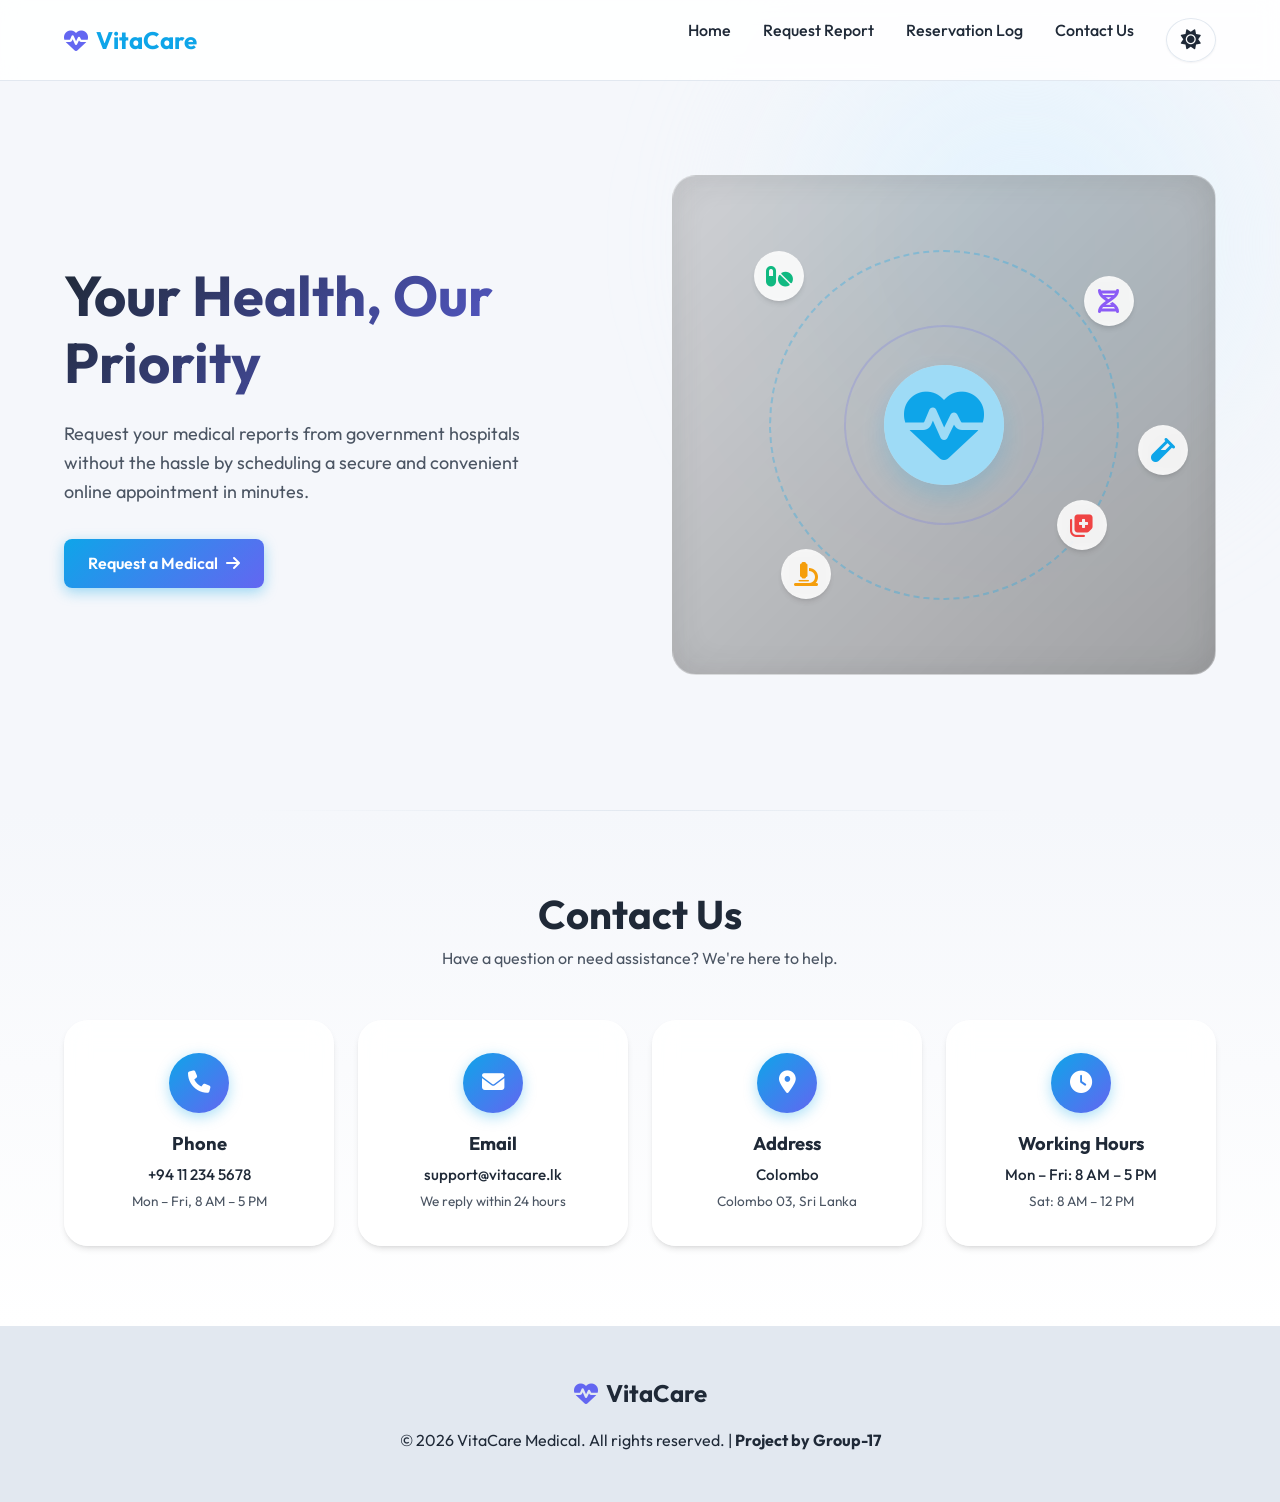
==== index.html @ 6dfd702f "add light and dark mode button" ====
<!DOCTYPE html>
<html lang="en">

<head>
    <meta charset="UTF-8">
    <meta name="viewport" content="width=device-width, initial-scale=1.0">
    <title>VitaCare - Medical Reports</title>
    <link rel="preconnect" href="https://fonts.googleapis.com">
    <link rel="preconnect" href="https://fonts.gstatic.com" crossorigin>
    <link href="https://fonts.googleapis.com/css2?family=Outfit:wght@300;400;500;600;700&display=swap" rel="stylesheet">
    <link rel="stylesheet" href="style.css">
    <link rel="stylesheet" href="https://cdnjs.cloudflare.com/ajax/libs/font-awesome/6.4.0/css/all.min.css">
</head>

<body>
    <nav class="navbar">
        <div class="container nav-container">
            <div class="logo">
                <i class="fa-solid fa-heart-pulse"></i>
                <span>VitaCare</span>
            </div>
            <ul class="nav-links">
                <li><a href="index.html">Home</a></li>
                <li><a href="report.html">Request Report</a></li>
                <li><a href="log.html">Reservation Log</a></li>
                <li><a href="#contact">Contact Us</a></li>
                <li>
                    <button id="theme-toggle" class="btn" aria-label="Toggle Theme">
                        <i class="fa-solid fa-sun"></i>
                    </button>
                </li>
            </ul>
        </div>
    </nav>

    <header id="home" class="hero">
        <div class="container hero-container">
            <div class="hero-content">
                <h1>Your Health, Our Priority</h1>
                <p>Request your medical reports from government hospitals without the hassle by scheduling a secure and convenient online appointment in minutes.</p>
                <a href="report.html" class="btn btn-primary">Request a Medical<i
                        class="fa-solid fa-arrow-right"></i></a>
            </div>
            <div class="hero-image">
                <!-- Medical Animation Container -->
                <div class="medical-animation">
                    <div class="medical-circle outer"></div>
                    <div class="medical-circle inner"></div>
                    <div class="medical-icon heartbeat"><i class="fa-solid fa-heart-pulse"></i></div>

                    <!-- Floating Elements -->
                    <div class="floating-item item-1"><i class="fa-solid fa-pills"></i></div>
                    <div class="floating-item item-2"><i class="fa-solid fa-dna"></i></div>
                    <div class="floating-item item-3"><i class="fa-solid fa-microscope"></i></div>
                    <div class="floating-item item-4"><i class="fa-solid fa-notes-medical"></i></div>
                    <div class="floating-item item-5"><i class="fa-solid fa-vial"></i></div>
                </div>
            </div>
        </div>
    </header>

    <!-- Contact Us Section -->
    <section id="contact" class="contact-section">
        <div class="container">
            <div class="section-title">
                <h2>Contact Us</h2>
                <p>Have a question or need assistance? We're here to help.</p>
            </div>
            <div class="contact-grid">
                <div class="contact-card">
                    <div class="contact-icon">
                        <i class="fa-solid fa-phone"></i>
                    </div>
                    <h3>Phone</h3>
                    <p>+94 11 234 5678</p>
                    <p class="contact-sub">Mon – Fri, 8 AM – 5 PM</p>
                </div>
                <div class="contact-card">
                    <div class="contact-icon">
                        <i class="fa-solid fa-envelope"></i>
                    </div>
                    <h3>Email</h3>
                    <p>support@vitacare.lk</p>
                    <p class="contact-sub">We reply within 24 hours</p>
                </div>
                <div class="contact-card">
                    <div class="contact-icon">
                        <i class="fa-solid fa-location-dot"></i>
                    </div>
                    <h3>Address</h3>
                    <p>Colombo</p>
                    <p class="contact-sub">Colombo 03, Sri Lanka</p>
                </div>
                <div class="contact-card">
                    <div class="contact-icon">
                        <i class="fa-solid fa-clock"></i>
                    </div>
                    <h3>Working Hours</h3>
                    <p>Mon – Fri: 8 AM – 5 PM</p>
                    <p class="contact-sub">Sat: 8 AM – 12 PM</p>
                </div>
            </div>
        </div>
    </section>

    <footer>
        <div class="container footer-container">
            <div class="logo">
                <i class="fa-solid fa-heart-pulse"></i>
                <span>VitaCare</span>
            </div>
            <p>&copy; 2026 VitaCare Medical. All rights reserved. | <strong>Project by Group-17</strong></p>
        </div>
    </footer>

    <script src="theme.js"></script>
    <script src="script.js"></script>
</body>

</html>
---- style.css ----
:root {
    --primary: #0ea5e9;
    --primary-dark: #0284c7;
    --primary-light: #e0f2fe;
    --secondary: #6366f1;
    --background: #f5f7fb;
    --surface: #ffffff;
    --text-main: #1f2937;
    --text-muted: #4b5563;
    --border: #e2e8f0;
    --footer-bg: #e2e8f0;
    --footer-text: #1f2937;
    --success: #10b981;
    --danger: #ef4444;
    --shadow-sm: 0 1px 2px 0 rgb(0 0 0 / 0.05);
    --shadow-md: 0 4px 6px -1px rgb(0 0 0 / 0.1), 0 2px 4px -2px rgb(0 0 0 / 0.1);
    --shadow-lg: 0 10px 15px -3px rgb(0 0 0 / 0.1), 0 4px 6px -4px rgb(0 0 0 / 0.1);
    --radius-md: 0.5rem;
    --radius-lg: 1rem;
    --radius-xl: 1.5rem;
    --transition: all 0.3s cubic-bezier(0.4, 0, 0.2, 1);
}

* {
    margin: 0;
    padding: 0;
    box-sizing: border-box;
    font-family: 'Outfit', sans-serif;
    scroll-behavior: smooth;
}

body {
    background-color: var(--background);
    color: var(--text-main);
    line-height: 1.6;
    overflow-x: hidden;
}

body, .navbar, .glass-panel, .glass-card, .contact-card, .modal-content, footer, input, select, textarea, .time-slot, .checkbox-label, .custom-dropdown-list, .dropdown-option, #theme-toggle, .appointment-receipt, .token-display {
    transition: background-color 0.3s ease, color 0.3s ease, border-color 0.3s ease, box-shadow 0.3s ease;
}

.container {
    width: 100%;
    max-width: 1200px;
    margin: 0 auto;
    padding: 0 1.5rem;
}

/* Glassmorphism utility */
.glass-panel {
    background: rgba(255, 255, 255, 0.85);
    backdrop-filter: blur(12px);
    -webkit-backdrop-filter: blur(12px);
    border: 1px solid rgba(255, 255, 255, 0.3);
    box-shadow: var(--shadow-lg);
    border-radius: var(--radius-xl);
}

/* Typography */
h1, h2, h3, h4 {
    color: var(--text-main);
    font-weight: 700;
    line-height: 1.2;
}

h1 { font-size: clamp(2.5rem, 5vw, 4rem); }
h2 { font-size: clamp(2rem, 4vw, 3rem); }

/* Buttons */
.btn {
    display: inline-flex;
    align-items: center;
    justify-content: center;
    gap: 0.5rem;
    padding: 0.75rem 1.5rem;
    border-radius: var(--radius-md);
    font-weight: 600;
    font-size: 1rem;
    cursor: pointer;
    transition: var(--transition);
    border: none;
    text-decoration: none;
}

.btn-primary {
    background: linear-gradient(135deg, var(--primary), var(--secondary));
    color: white;
    box-shadow: 0 4px 14px 0 rgba(14, 165, 233, 0.39);
}

.btn-primary:hover {
    transform: translateY(-2px);
    box-shadow: 0 6px 20px rgba(14, 165, 233, 0.5);
}

.btn-block {
    width: 100%;
    padding: 1rem;
    font-size: 1.125rem;
}

/* Navbar */
.navbar {
    position: fixed;
    top: 0;
    left: 0;
    width: 100%;
    background: rgba(255, 255, 255, 0.9);
    backdrop-filter: blur(10px);
    z-index: 1000;
    border-bottom: 1px solid var(--border);
}

.nav-container {
    display: flex;
    justify-content: space-between;
    align-items: center;
    height: 80px;
}

.nav-cont.appointment-receipt p {
    display: flex;
    justify-content: space-between;
    margin-bottom: 0.5rem;
    font-size: 0.85rem;
    gap: 1rem;
    align-items: flex-start;
}

.appointment-receipt p span {
    text-align: right;
    word-break: normal;
    flex-shrink: 1;
    max-width: 60%;
}

.logo {
    display: flex;
    align-items: center;
    gap: 0.5rem;
    font-size: 1.5rem;
    font-weight: 700;
    color: var(--primary);
}

.logo i {
    color: var(--secondary);
}

.nav-links {
    display: flex;
    list-style: none;
    gap: 2rem;
}

.nav-links a {
    color: var(--text-main);
    text-decoration: none;
    font-weight: 500;
    transition: var(--transition);
}

.nav-links a:hover {
    color: var(--primary);
}

/* Hero Section */
.hero {
    padding-top: 120px;
    padding-bottom: 80px;
    min-height: 90vh;
    display: flex;
    align-items: center;
    position: relative;
    overflow: hidden;
}

/* Abstract blob background */
.hero::before {
    content: '';
    position: absolute;
    top: -10%;
    right: -5%;
    width: 50%;
    height: 80%;
    background: radial-gradient(circle, var(--primary-light) 0%, rgba(248, 250, 252, 0) 70%);
    z-index: -1;
    border-radius: 50%;
    filter: blur(60px);
}

.hero-container {
    display: grid;
    grid-template-columns: 1fr 1fr;
    gap: 4rem;
    align-items: center;
}

.hero-content h1 {
    font-size: 3.5rem;
    margin-bottom: 1.5rem;
    background: linear-gradient(135deg, var(--text-main), var(--secondary));
    -webkit-background-clip: text;
    background-clip: text;
    -webkit-text-fill-color: transparent;
}

.hero-content p {
    font-size: 1.125rem;
    color: var(--text-muted);
    margin-bottom: 2rem;
    max-width: 90%;
}

.hero-image {
    position: relative;
}

.hero-img {
    display: none; /* Removed the static image */
}

/* Medical Hero Animation */
.medical-animation {
    position: relative;
    width: 100%;
    height: 500px;
    display: flex;
    align-items: center;
    justify-content: center;
    border-radius: var(--radius-xl);
    background: linear-gradient(135deg, rgba(0, 0, 0, 0.15), rgba(0, 0, 0, 0.35));
    border: 1px solid rgba(255, 255, 255, 0.2);
    backdrop-filter: blur(10px);
    overflow: hidden;
    box-shadow: inset 0 0 40px rgba(0, 0, 0, 0.1);
}

.medical-circle {
    position: absolute;
    border-radius: 50%;
    border: 2px dashed rgba(14, 165, 233, 0.3);
}

.medical-circle.outer {
    width: 350px;
    height: 350px;
    animation: rotate 30s linear infinite;
}

.medical-circle.inner {
    width: 200px;
    height: 200px;
    border: 2px solid rgba(99, 102, 241, 0.2);
    animation: rotate 20s linear infinite reverse;
}

.medical-icon.heartbeat {
    position: relative;
    font-size: 5rem;
    color: var(--primary);
    background: white;
    width: 120px;
    height: 120px;
    display: flex;
    align-items: center;
    justify-content: center;
    border-radius: 50%;
    box-shadow: 0 10px 25px rgba(14, 165, 233, 0.2);
    z-index: 10;
    animation: pulseHeart 1.5s ease-in-out infinite;
}

.medical-icon.heartbeat::after {
    content: '';
    position: absolute;
    width: 100%;
    height: 100%;
    border-radius: 50%;
    background: var(--primary);
    opacity: 0.4;
    z-index: -1;
    animation: pulseRing 1.5s cubic-bezier(0.215, 0.61, 0.355, 1) infinite;
}

.floating-item {
    position: absolute;
    width: 50px;
    height: 50px;
    background: rgba(255, 255, 255, 0.9);
    backdrop-filter: blur(4px);
    border-radius: 50%;
    display: flex;
    align-items: center;
    justify-content: center;
    font-size: 1.5rem;
    color: var(--secondary);
    box-shadow: var(--shadow-md);
    animation: floatRandom 8s ease-in-out infinite;
}

.floating-item.item-1 { top: 15%; left: 15%; animation-delay: 0s; color: #10b981; }
.floating-item.item-2 { top: 20%; right: 15%; animation-delay: 1.5s; color: #8b5cf6; }
.floating-item.item-3 { bottom: 15%; left: 20%; animation-delay: 3s; color: #f59e0b; }
.floating-item.item-4 { bottom: 25%; right: 20%; animation-delay: 4.5s; color: #ef4444; }
.floating-item.item-5 { top: 50%; right: 5%; animation-delay: 2s; color: #0ea5e9; }

@keyframes rotate {
    0% { transform: rotate(0deg); }
    100% { transform: rotate(360deg); }
}

@keyframes pulseHeart {
    0% { transform: scale(1); }
    15% { transform: scale(1.15); }
    30% { transform: scale(1); }
    45% { transform: scale(1.15); }
    60% { transform: scale(1); }
    100% { transform: scale(1); }
}

@keyframes pulseRing {
    0% { transform: scale(0.8); opacity: 0.5; }
    100% { transform: scale(2); opacity: 0; }
}

@keyframes floatRandom {
    0% { transform: translate(0, 0) rotate(0deg); }
    33% { transform: translate(15px, -15px) rotate(10deg); }
    66% { transform: translate(-10px, 15px) rotate(-10deg); }
    100% { transform: translate(0, 0) rotate(0deg); }
}

.glass-card {
    position: absolute;
    background: rgba(255, 255, 255, 0.9);
    backdrop-filter: blur(10px);
    padding: 1rem 1.5rem;
    border-radius: var(--radius-lg);
    box-shadow: var(--shadow-md);
    font-weight: 600;
    color: var(--text-main);
    display: flex;
    align-items: center;
    gap: 0.5rem;
    animation: float 6s ease-in-out infinite;
}

.glass-card i {
    color: var(--primary);
    font-size: 1.25rem;
}

.decor-1 {
    top: 5%;
    left: -5%;
    animation-delay: 0s;
    z-index: 20;
}

.decor-2 {
    bottom: 5%;
    right: -5%;
    animation-delay: 2s;
    z-index: 20;
}

@keyframes float {
    0% { transform: translateY(0px); }
    50% { transform: translateY(-15px); }
    100% { transform: translateY(0px); }
}

/* Booking Section */
.booking-section {
    padding: 5rem 0;
    background: linear-gradient(to bottom, var(--background), var(--surface));
}

.section-title {
    text-align: center;
    margin-bottom: 3rem;
}

.section-title h2 {
    font-size: 2.5rem;
    margin-bottom: 0.5rem;
}

.section-title p {
    color: var(--text-muted);
}

.booking-wrapper {
    display: grid;
    grid-template-columns: 3fr 2fr;
    gap: 2rem;
}

.booking-form {
    padding: 2.5rem;
}

.booking-info {
    padding: 2.5rem;
    display: flex;
    flex-direction: column;
    gap: 2rem;
    align-self: start;
    position: sticky;
    top: 100px;
}

/* Form Styles */
.form-group {
    margin-bottom: 1.5rem;
}

.form-group label {
    display: block;
    margin-bottom: 0.5rem;
    font-weight: 500;
    color: var(--text-main);
}

.form-group label i {
    color: var(--primary);
    margin-right: 0.25rem;
}

input[type="text"],
input[type="date"],
select,
textarea {
    width: 100%;
    padding: 0.875rem 1rem;
    border: 1px solid var(--border);
    border-radius: var(--radius-md);
    background: var(--surface);
    font-size: 1rem;
    color: var(--text-main);
    transition: var(--transition);
}

/* Searchable Select */
.searchable-select-container {
    position: relative;
    width: 100%;
}

.search-input-wrapper {
    position: relative;
    display: flex;
    align-items: center;
}

.search-input-wrapper .search-input {
    padding-right: 2.5rem;
    cursor: pointer;
}

.dropdown-icon {
    position: absolute;
    right: 1rem;
    color: var(--text-muted);
    pointer-events: none;
    transition: var(--transition);
}

.searchable-select-container.active .dropdown-icon {
    transform: rotate(180deg);
}

.custom-dropdown-list {
    position: absolute;
    top: calc(100% + 5px);
    left: 0;
    width: 100%;
    background: var(--surface);
    border: 1px solid var(--border);
    border-radius: var(--radius-md);
    box-shadow: var(--shadow-lg);
    z-index: 100;
    max-height: 250px;
    overflow-y: auto;
    display: none;
    animation: fadeIn 0.2s ease-out;
}

.searchable-select-container.active .custom-dropdown-list {
    display: block;
}

.dropdown-option {
    padding: 0.75rem 1rem;
    cursor: pointer;
    transition: var(--transition);
    border-bottom: 1px solid rgba(0,0,0,0.02);
}

.dropdown-option:last-child {
    border-bottom: none;
}

.dropdown-option:hover {
    background-color: var(--primary-light);
    color: var(--primary);
    padding-left: 1.25rem;
}

.dropdown-option.selected {
    background-color: var(--primary);
    color: white;
}

.no-results {
    padding: 1rem;
    text-align: center;
    color: var(--text-muted);
    font-style: italic;
}

@keyframes fadeIn {
    from { opacity: 0; transform: translateY(-10px); }
    to { opacity: 1; transform: translateY(0); }
}

textarea {
    resize: vertical;
    min-height: 80px;
}

/* Checkbox Grid */
.checkbox-grid {
    display: grid;
    grid-template-columns: repeat(auto-fill, minmax(200px, 1fr));
    gap: 0.75rem;
    margin-top: 0.5rem;
}

.checkbox-label {
    display: flex;
    align-items: center;
    gap: 0.5rem;
    background: var(--surface);
    padding: 0.75rem 1rem;
    border: 1px solid var(--border);
    border-radius: var(--radius-md);
    cursor: pointer;
    transition: var(--transition);
    font-size: 0.95rem;
}

.checkbox-label:hover {
    border-color: var(--primary);
    box-shadow: 0 0 0 1px var(--primary-light);
}

.checkbox-label input[type="checkbox"] {
    width: 1.1rem;
    height: 1.1rem;
    accent-color: var(--primary);
    cursor: pointer;
}

input:focus,
select:focus,
textarea:focus {
    outline: none;
    border-color: var(--primary);
    box-shadow: 0 0 0 3px var(--primary-light);
}

/* Time Slots */
.time-slots-grid {
    display: grid;
    grid-template-columns: repeat(auto-fill, minmax(100px, 1fr));
    gap: 0.75rem;
}

.placeholder-text {
    grid-column: 1 / -1;
    color: var(--text-muted);
    font-style: italic;
    padding: 1rem;
    background: var(--primary-light);
    border-radius: var(--radius-md);
    text-align: center;
}

.time-slot {
    padding: 0.75rem 0.5rem;
    text-align: center;
    border: 1px solid var(--border);
    border-radius: var(--radius-md);
    cursor: pointer;
    transition: var(--transition);
    font-weight: 500;
    background: var(--surface);
    font-size: 0.875rem;
    user-select: none;
}

.time-slot:hover:not(.unavailable) {
    border-color: var(--primary);
    color: var(--primary);
    transform: translateY(-2px);
    box-shadow: var(--shadow-sm);
}

.time-slot.selected {
    background: var(--primary);
    color: white;
    border-color: var(--primary);
    box-shadow: 0 4px 10px rgba(14, 165, 233, 0.3);
}

.time-slot.unavailable {
    background: #f1f5f9;
    color: #94a3b8;
    cursor: not-allowed;
    text-decoration: line-through;
}

/* Info Section */
.features-list {
    list-style: none;
    display: flex;
    flex-direction: column;
    gap: 1rem;
}

.features-list li {
    display: flex;
    align-items: center;
    gap: 0.75rem;
    font-weight: 500;
}

.features-list i {
    color: var(--success);
    font-size: 1.25rem;
}

.appointment-card {
    background: linear-gradient(135deg, #1e293b, #0f172a);
    color: white;
    padding: 1.5rem;
    border-radius: var(--radius-lg);
    margin-top: 1rem;
    box-shadow: var(--shadow-md);
}

.app-header {
    display: flex;
    justify-content: space-between;
    align-items: center;
    margin-bottom: 1rem;
    padding-bottom: 0.75rem;
    border-bottom: 1px solid rgba(255,255,255,0.1);
}

.patient-name {
    font-weight: 600;
    font-size: 1.125rem;
}

.app-status {
    background: rgba(16, 185, 129, 0.2);
    color: #34d399;
    padding: 0.25rem 0.75rem;
    border-radius: 999px;
    font-size: 0.75rem;
    font-weight: 600;
    text-transform: uppercase;
}

.app-details p {
    margin-bottom: 0.5rem;
    display: flex;
    align-items: center;
    gap: 0.75rem;
    color: #cbd5e1;
}

.app-details p i {
    width: 20px;
    color: var(--primary);
}

.app-details span {
    color: white;
    font-weight: 500;
}

/* Modal */
.modal {
    display: none;
    position: fixed;
    inset: 0;
    background: rgba(15, 23, 42, 0.7);
    backdrop-filter: blur(8px);
    z-index: 1000;
    align-items: center;
    justify-content: center;
    opacity: 0;
    transition: opacity 0.3s ease;
    padding: 1rem;
}

.modal.show {
    opacity: 1;
}

.modal-content {
    background: var(--background);
    width: 100%;
    max-width: 480px;
    padding: 1.5rem;
    border-radius: var(--radius-lg);
    position: relative;
    transform: translateY(20px);
    transition: transform 0.3s cubic-bezier(0.4, 0, 0.2, 1);
    max-height: 90vh;
    overflow-y: auto;
}

.modal.show .modal-content {
    transform: scale(1);
}

.close-btn {
    position: absolute;
    top: 1rem;
    right: 1.5rem;
    color: var(--text-muted);
    font-size: 1.5rem;
    font-weight: bold;
    cursor: pointer;
    transition: var(--transition);
}

.close-btn:hover {
    color: var(--danger);
}

.success-icon {
    width: 50px;
    height: 50px;
    background: rgba(16, 185, 129, 0.1);
    color: var(--success);
    border-radius: 50%;
    display: flex;
    align-items: center;
    justify-content: center;
    font-size: 1.5rem;
    margin: 0 auto 1rem;
}

.modal-header h2 {
    margin-bottom: 0.25rem;
    color: var(--success);
    font-size: 1.5rem;
}

.token-display {
    background: linear-gradient(135deg, var(--primary), var(--secondary));
    color: white;
    padding: 1rem;
    border-radius: var(--radius-md);
    margin: 1rem 0;
    box-shadow: 0 5px 15px rgba(14, 165, 233, 0.3);
}

.token-display h3 {
    color: rgba(255, 255, 255, 0.9);
    font-size: 0.85rem;
    margin-bottom: 0.25rem;
    font-weight: 500;
}

.token-number {
    font-size: 2.25rem;
    font-weight: 700;
    letter-spacing: 2px;
    text-shadow: 0 2px 4px rgba(0,0,0,0.2);
}

.appointment-receipt {
    background: var(--background);
    padding: 1rem;
    border-radius: var(--radius-md);
    margin: 1.5rem 0;
    text-align: left;
    border: 1px dashed var(--border);
}

.appointment-receipt p {
    margin-bottom: 0.5rem;
    display: flex;
    justify-content: space-between;
}

.appointment-receipt p:last-child {
    margin-bottom: 0;
}

.appointment-receipt strong {
    color: var(--text-muted);
}

.appointment-receipt span {
    font-weight: 600;
    color: var(--text-main);
}

/* Contact Us Section */
.contact-section {
    padding: 5rem 0;
    background: linear-gradient(to bottom, var(--background), var(--surface));
    position: relative;
}

.contact-section::before {
    content: '';
    position: absolute;
    top: 0;
    left: 50%;
    transform: translateX(-50%);
    width: 60%;
    height: 1px;
    background: linear-gradient(90deg, transparent, var(--border), transparent);
}

.contact-grid {
    display: grid;
    grid-template-columns: repeat(4, 1fr);
    gap: 1.5rem;
}

.contact-card {
    background: rgba(255, 255, 255, 0.85);
    backdrop-filter: blur(12px);
    -webkit-backdrop-filter: blur(12px);
    border: 1px solid rgba(255, 255, 255, 0.3);
    border-radius: var(--radius-xl);
    padding: 2rem 1.5rem;
    text-align: center;
    box-shadow: var(--shadow-md);
    transition: var(--transition);
}

.contact-card:hover {
    transform: translateY(-6px);
    box-shadow: var(--shadow-lg);
    border-color: var(--primary-light);
}

.contact-icon {
    width: 60px;
    height: 60px;
    margin: 0 auto 1.25rem;
    border-radius: 50%;
    background: linear-gradient(135deg, var(--primary), var(--secondary));
    display: flex;
    align-items: center;
    justify-content: center;
    font-size: 1.4rem;
    color: white;
    box-shadow: 0 4px 14px rgba(14, 165, 233, 0.35);
}

.contact-card h3 {
    font-size: 1.15rem;
    margin-bottom: 0.5rem;
    color: var(--text-main);
}

.contact-card p {
    color: var(--text-main);
    font-weight: 500;
    font-size: 0.95rem;
}

.contact-card .contact-sub {
    color: var(--text-muted);
    font-weight: 400;
    font-size: 0.85rem;
    margin-top: 0.25rem;
}

@media (max-width: 992px) {
    .contact-grid {
        grid-template-columns: repeat(2, 1fr);
    }
}

@media (max-width: 480px) {
    .contact-grid {
        grid-template-columns: 1fr;
    }
}

/* Footer */
footer {
    background: var(--footer-bg);
    color: var(--footer-text);
    padding: 3rem 0;
    text-align: center;
}

.footer-container {
    display: flex;
    flex-direction: column;
    align-items: center;
    gap: 1rem;
}

.footer-container .logo {
    color: var(--footer-text);
}

/* Responsiveness */
@media (max-width: 768px) {
    .hero-container, .booking-wrapper {
        grid-template-columns: 1fr;
    }
    
    .hero {
        padding-top: 100px;
        text-align: center;
    }
    
    .hero-content {
        order: 1;
    }
    
    .hero-image {
        order: 2;
    }
    
    .glass-card {
        display: none;
    }
    
    .nav-links {
        display: none;
    }
}

/* Info Pulse Animation */
.info-pulse-container {
    display: flex;
    flex-direction: column;
    align-items: center;
    justify-content: center;
    gap: 1.25rem;
    margin-top: 2rem;
    padding: 2.5rem 1rem;
    background: rgba(14, 165, 233, 0.03);
    border-radius: var(--radius-lg);
    border: 1px dashed var(--primary-light);
}

.pulse-center {
    position: relative;
    width: 70px;
    height: 70px;
    display: flex;
    align-items: center;
    justify-content: center;
}

.pulse-icon {
    position: relative;
    width: 70px;
    height: 70px;
    background: white;
    color: var(--primary);
    border-radius: 50%;
    display: flex;
    align-items: center;
    justify-content: center;
    font-size: 1.6rem;
    box-shadow: var(--shadow-md);
    z-index: 2;
}

.pulse-ring {
    position: absolute;
    top: 0;
    left: 0;
    width: 70px;
    height: 70px;
    background: var(--primary);
    border-radius: 50%;
    opacity: 0;
    z-index: 1;
    animation: infoPulse 3s cubic-bezier(0.4, 0, 0.2, 1) infinite;
}

.pulse-ring:nth-child(2) {
    animation-delay: 1s;
}

.pulse-ring:nth-child(3) {
    animation-delay: 2s;
}

.info-pulse-container p {
    font-weight: 600;
    color: var(--primary);
    font-size: 0.9rem;
    letter-spacing: 1px;
    text-transform: uppercase;
}

@keyframes infoPulse {
    0% {
        transform: scale(1);
        opacity: 0.35;
    }
    100% {
        transform: scale(2.8);
        opacity: 0;
    }
}

/* Sidebar Stats */
.sidebar-stats {
    display: grid;
    grid-template-columns: repeat(3, 1fr);
    gap: 1rem;
    margin-top: 2rem;
    text-align: center;
}

.stat-item {
    display: flex;
    flex-direction: column;
    gap: 0.25rem;
}

.stat-value {
    font-size: 1.25rem;
    font-weight: 700;
    color: var(--primary);
    background: linear-gradient(135deg, var(--primary), var(--secondary));
    -webkit-background-clip: text;
    background-clip: text;
    -webkit-text-fill-color: transparent;
}

.stat-label {
    font-size: 0.75rem;
    color: var(--text-muted);
    font-weight: 500;
}

/* Floating Icons Background */
.floating-icons-bg {
    position: relative;
    height: 100px;
    margin-top: 1rem;
    opacity: 0.15;
    pointer-events: none;
}

.floating-icons-bg i {
    position: absolute;
    font-size: 2rem;
    color: var(--secondary);
}

.icon-fade-1 { top: 20%; left: 10%; animation: floatIcon 4s ease-in-out infinite; }
.icon-fade-2 { top: 10%; left: 45%; animation: floatIcon 5s ease-in-out infinite 1s; }
.icon-fade-3 { top: 25%; right: 10%; animation: floatIcon 6s ease-in-out infinite 0.5s; }

@keyframes floatIcon {
    0%, 100% { transform: translateY(0); }
    50% { transform: translateY(-15px); }
}

/* Dark Mode Variables and Styles */
body.dark-mode {
    --background: #0f172a;
    --surface: #1e293b;
    --text-main: #ffffff;
    --text-muted: #e5e7eb;
    --border: #334155;
    --footer-bg: #0f172a;
    --footer-text: #ffffff;
    --primary-light: rgba(14, 165, 233, 0.15);
    --shadow-sm: 0 1px 2px 0 rgba(0,0,0,0.5);
    --shadow-md: 0 4px 6px -1px rgba(0,0,0,0.5), 0 2px 4px -2px rgba(0,0,0,0.5);
    --shadow-lg: 0 10px 15px -3px rgba(0,0,0,0.5), 0 4px 6px -4px rgba(0,0,0,0.5);
}

body.dark-mode .navbar {
    background: rgba(30, 41, 59, 0.9);
}

body.dark-mode .glass-panel,
body.dark-mode .glass-card,
body.dark-mode .modal-content,
body.dark-mode .contact-card {
    background: rgba(30, 41, 59, 0.85);
    border: 1px solid rgba(255, 255, 255, 0.1);
}

body.dark-mode input[type="text"],
body.dark-mode input[type="date"],
body.dark-mode select,
body.dark-mode textarea {
    background: #0f172a;
    color: #f8fafc;
    border-color: #334155;
}

body.dark-mode .time-slot {
    background: #0f172a;
    color: #f8fafc;
    border-color: #334155;
}

body.dark-mode .time-slot.unavailable {
    background: #1e293b;
    color: #475569;
}

body.dark-mode .checkbox-label {
    background: #0f172a;
    border-color: #334155;
}

body.dark-mode .custom-dropdown-list {
    background: #0f172a;
    border-color: #334155;
}

body.dark-mode .dropdown-option {
    border-bottom: 1px solid rgba(255, 255, 255, 0.05);
}

body.dark-mode .dropdown-option:hover {
    background-color: #1e293b;
}

#theme-toggle {
    background: transparent;
    color: var(--text-main);
    border: 1px solid var(--border);
    border-radius: 50%;
    width: 44px;
    height: 44px;
    font-size: 1.25rem;
    cursor: pointer;
    transition: var(--transition);
    display: flex;
    align-items: center;
    justify-content: center;
    box-shadow: var(--shadow-sm);
}

#theme-toggle:hover {
    color: var(--primary);
    background: var(--primary-light);
    box-shadow: var(--shadow-md);
    transform: translateY(-2px);
}

body.dark-mode #theme-toggle:hover {
    background: rgba(255, 255, 255, 0.1);
}
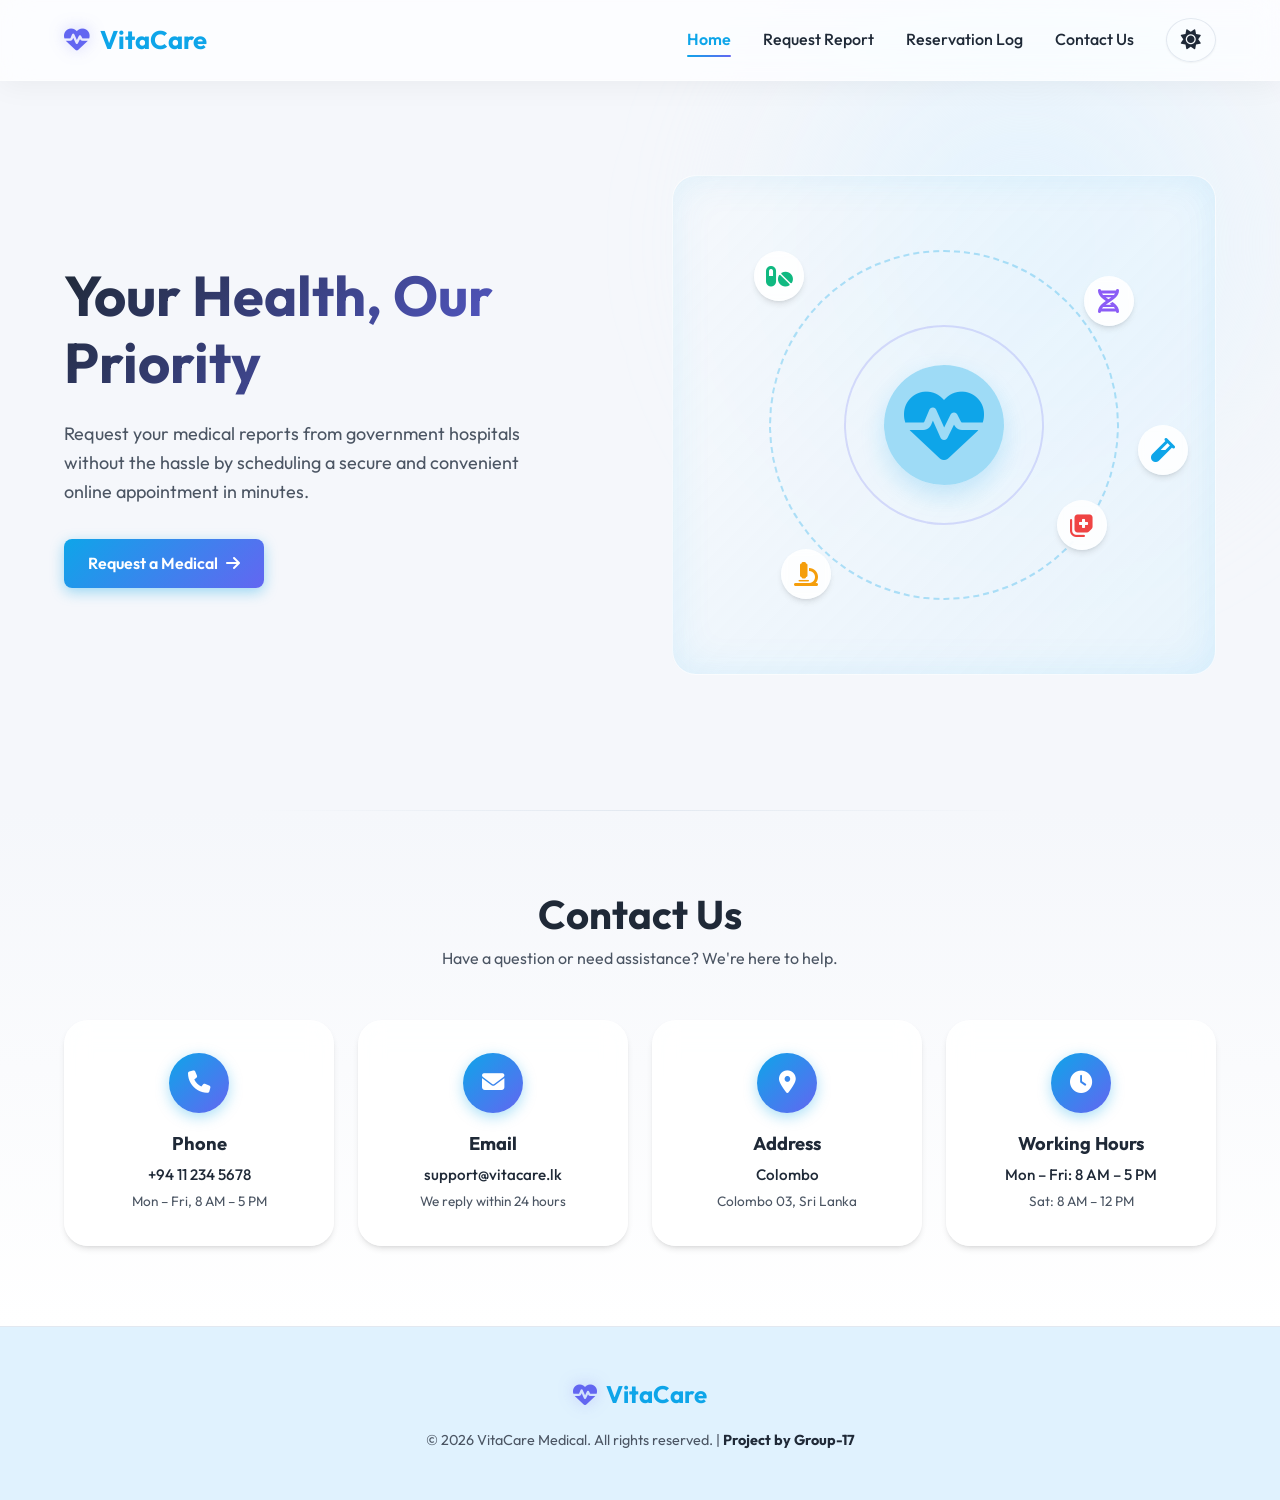
==== commit 171bac5e: "Improved the navbar and the UI" ====
--- a/index.html
+++ b/index.html
@@ -20,7 +20,7 @@
                 <span>VitaCare</span>
             </div>
             <ul class="nav-links">
-                <li><a href="index.html">Home</a></li>
+                <li><a href="index.html" class="active">Home</a></li>
                 <li><a href="report.html">Request Report</a></li>
                 <li><a href="log.html">Reservation Log</a></li>
                 <li><a href="#contact">Contact Us</a></li>
--- a/style.css
+++ b/style.css
@@ -8,7 +8,7 @@
     --text-main: #1f2937;
     --text-muted: #4b5563;
     --border: #e2e8f0;
-    --footer-bg: #e2e8f0;
+    --footer-bg: #e0f2fe;
     --footer-text: #1f2937;
     --success: #10b981;
     --danger: #ef4444;
@@ -106,10 +106,12 @@
     top: 0;
     left: 0;
     width: 100%;
-    background: rgba(255, 255, 255, 0.9);
-    backdrop-filter: blur(10px);
+    background: rgba(255, 255, 255, 0.7);
+    backdrop-filter: blur(15px) saturate(180%);
+    -webkit-backdrop-filter: blur(15px) saturate(180%);
     z-index: 1000;
-    border-bottom: 1px solid var(--border);
+    border-bottom: 1px solid rgba(255, 255, 255, 0.3);
+    box-shadow: 0 4px 30px rgba(0, 0, 0, 0.05);
 }
 
 .nav-container {
@@ -138,18 +140,26 @@
 .logo {
     display: flex;
     align-items: center;
-    gap: 0.5rem;
-    font-size: 1.5rem;
+    gap: 0.6rem;
+    font-size: 1.6rem;
     font-weight: 700;
     color: var(--primary);
+    cursor: pointer;
+    transition: var(--transition);
+}
+
+.logo:hover {
+    transform: scale(1.02);
 }
 
 .logo i {
     color: var(--secondary);
+    filter: drop-shadow(0 0 8px rgba(99, 102, 241, 0.3));
 }
 
 .nav-links {
     display: flex;
+    align-items: center;
     list-style: none;
     gap: 2rem;
 }
@@ -158,11 +168,35 @@
     color: var(--text-main);
     text-decoration: none;
     font-weight: 500;
+    position: relative;
+    padding: 0.5rem 0;
     transition: var(--transition);
 }
 
+.nav-links a::after {
+    content: '';
+    position: absolute;
+    bottom: 0;
+    left: 0;
+    width: 0;
+    height: 2px;
+    background: linear-gradient(90deg, var(--primary), var(--secondary));
+    transition: var(--transition);
+    border-radius: 2px;
+}
+
 .nav-links a:hover {
     color: var(--primary);
+}
+
+.nav-links a:hover::after,
+.nav-links a.active::after {
+    width: 100%;
+}
+
+.nav-links a.active {
+    color: var(--primary);
+    font-weight: 600;
 }
 
 /* Hero Section */
@@ -230,11 +264,11 @@
     align-items: center;
     justify-content: center;
     border-radius: var(--radius-xl);
-    background: linear-gradient(135deg, rgba(0, 0, 0, 0.15), rgba(0, 0, 0, 0.35));
-    border: 1px solid rgba(255, 255, 255, 0.2);
+    background: linear-gradient(135deg, rgba(248, 250, 252, 0.4), rgba(224, 242, 254, 0.6));
+    border: 1px solid rgba(255, 255, 255, 0.5);
     backdrop-filter: blur(10px);
     overflow: hidden;
-    box-shadow: inset 0 0 40px rgba(0, 0, 0, 0.1);
+    box-shadow: inset 0 0 40px rgba(14, 165, 233, 0.1);
 }
 
 .medical-circle {
@@ -908,6 +942,7 @@
     color: var(--footer-text);
     padding: 3rem 0;
     text-align: center;
+    border-top: 1px solid var(--border);
 }
 
 .footer-container {
@@ -918,7 +953,17 @@
 }
 
 .footer-container .logo {
-    color: var(--footer-text);
+    color: var(--primary);
+    font-size: 1.5rem;
+}
+
+.footer-container p {
+    font-size: 0.9rem;
+    color: var(--text-muted);
+}
+
+.footer-container strong {
+    color: var(--text-main);
 }
 
 /* Responsiveness */
@@ -1147,6 +1192,12 @@
     background-color: #1e293b;
 }
 
+body.dark-mode .medical-animation {
+    background: linear-gradient(135deg, rgba(30, 41, 59, 0.6), rgba(15, 23, 42, 0.8));
+    border: 1px solid rgba(255, 255, 255, 0.08);
+    box-shadow: inset 0 0 40px rgba(14, 165, 233, 0.08);
+}
+
 #theme-toggle {
     background: transparent;
     color: var(--text-main);
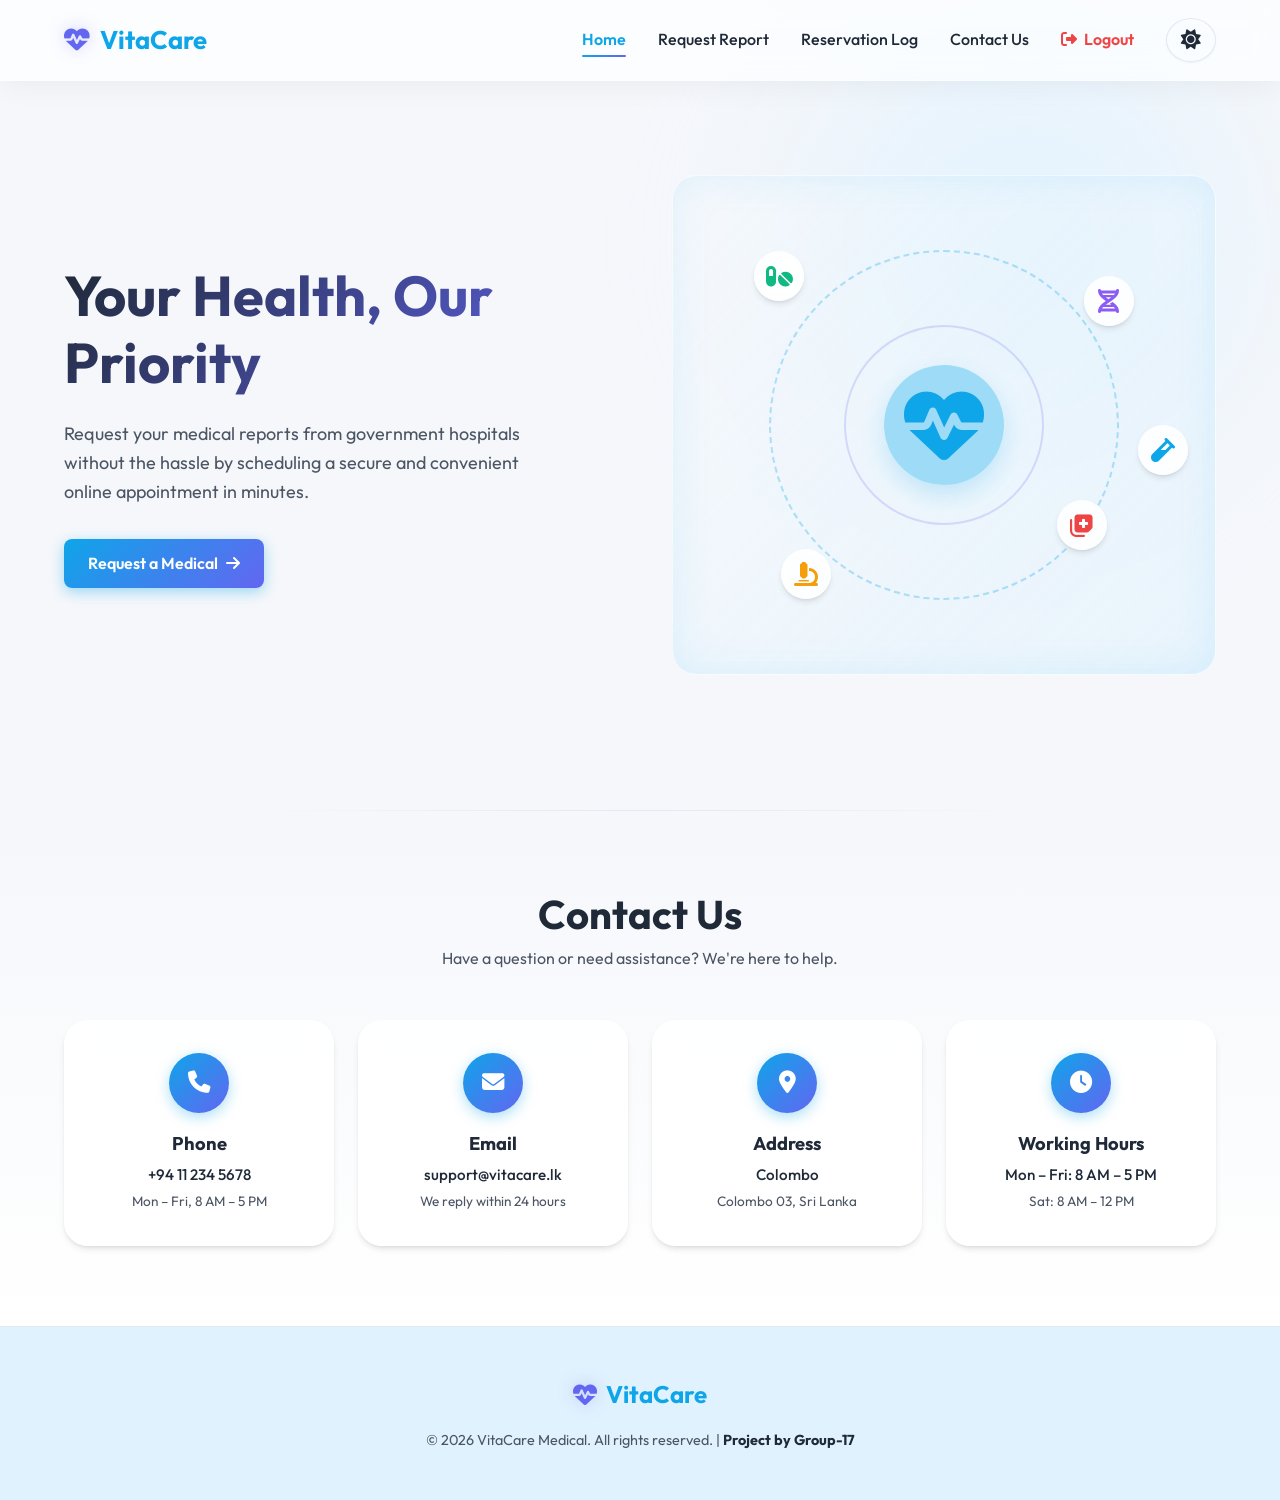
==== commit f855e25d: "Added a sign up and sign in option" ====
--- a/index.html
+++ b/index.html
@@ -10,20 +10,23 @@
     <link href="https://fonts.googleapis.com/css2?family=Outfit:wght@300;400;500;600;700&display=swap" rel="stylesheet">
     <link rel="stylesheet" href="style.css">
     <link rel="stylesheet" href="https://cdnjs.cloudflare.com/ajax/libs/font-awesome/6.4.0/css/all.min.css">
+    <link rel="icon" type="image/png" href="Logo.png">
+    <script src="auth.js"></script>
 </head>
 
 <body>
     <nav class="navbar">
         <div class="container nav-container">
-            <div class="logo">
+            <a href="index.html" class="logo">
                 <i class="fa-solid fa-heart-pulse"></i>
                 <span>VitaCare</span>
-            </div>
+            </a>
             <ul class="nav-links">
                 <li><a href="index.html" class="active">Home</a></li>
                 <li><a href="report.html">Request Report</a></li>
                 <li><a href="log.html">Reservation Log</a></li>
                 <li><a href="#contact">Contact Us</a></li>
+                <li><a href="#" id="logout-btn" class="nav-logout"><i class="fa-solid fa-right-from-bracket"></i> Logout</a></li>
                 <li>
                     <button id="theme-toggle" class="btn" aria-label="Toggle Theme">
                         <i class="fa-solid fa-sun"></i>
@@ -105,10 +108,10 @@
 
     <footer>
         <div class="container footer-container">
-            <div class="logo">
+            <a href="index.html" class="logo">
                 <i class="fa-solid fa-heart-pulse"></i>
                 <span>VitaCare</span>
-            </div>
+            </a>
             <p>&copy; 2026 VitaCare Medical. All rights reserved. | <strong>Project by Group-17</strong></p>
         </div>
     </footer>
--- a/style.css
+++ b/style.css
@@ -144,6 +144,7 @@
     font-size: 1.6rem;
     font-weight: 700;
     color: var(--primary);
+    text-decoration: none;
     cursor: pointer;
     transition: var(--transition);
 }
@@ -197,6 +198,19 @@
 .nav-links a.active {
     color: var(--primary);
     font-weight: 600;
+}
+
+.nav-logout {
+    color: var(--danger) !important;
+    font-weight: 600 !important;
+}
+
+.nav-logout:hover {
+    color: #b91c1c !important;
+}
+
+.nav-logout i {
+    margin-right: 0.25rem;
 }
 
 /* Hero Section */
@@ -1006,6 +1020,7 @@
     background: rgba(14, 165, 233, 0.03);
     border-radius: var(--radius-lg);
     border: 1px dashed var(--primary-light);
+    overflow: hidden;
 }
 
 .pulse-center {
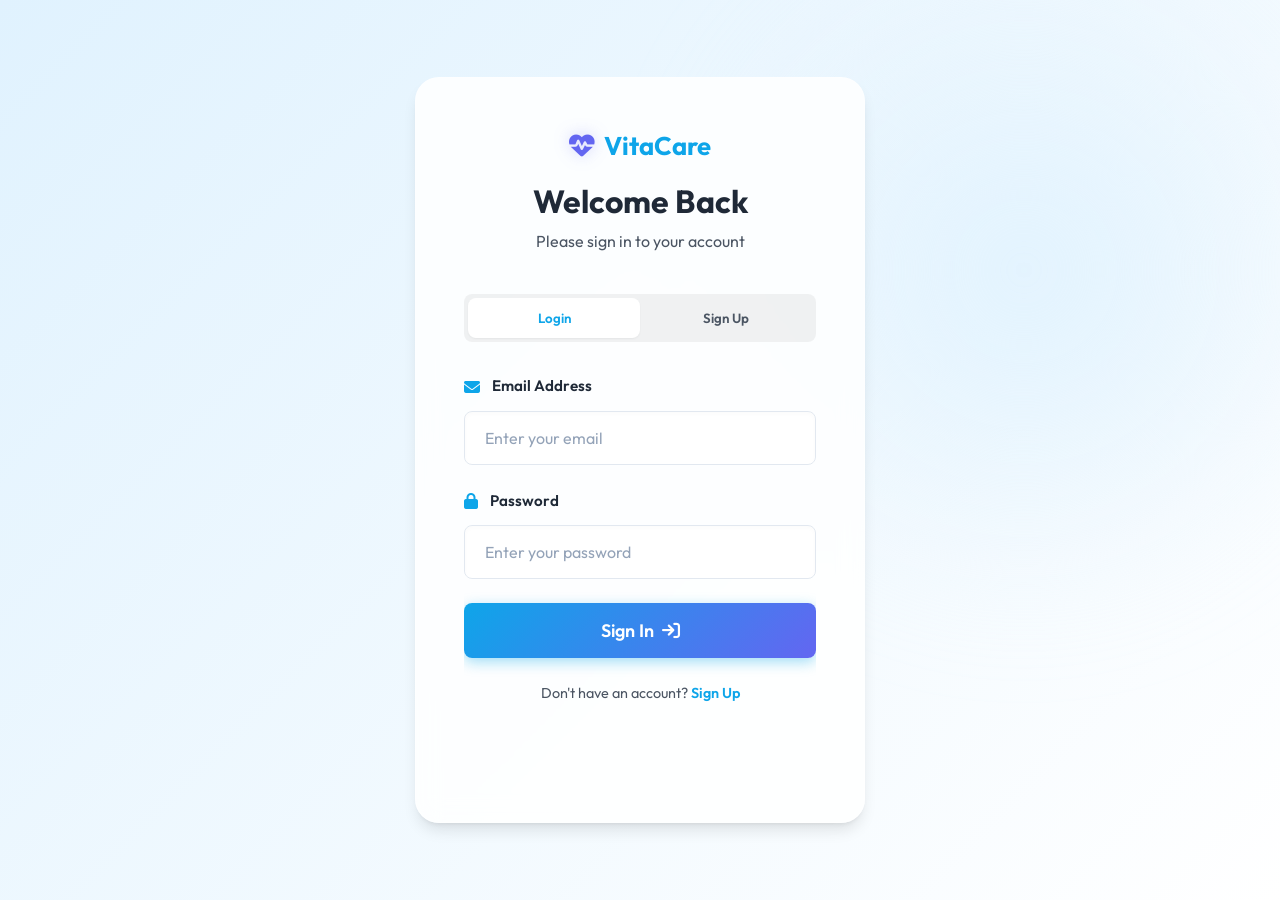
==== commit 10e217a3: "Add a  profile page" ====
--- a/index.html
+++ b/index.html
@@ -25,6 +25,7 @@
                 <li><a href="index.html" class="active">Home</a></li>
                 <li><a href="report.html">Request Report</a></li>
                 <li><a href="log.html">Reservation Log</a></li>
+                <li><a href="profile.html">Profile</a></li>
                 <li><a href="#contact">Contact Us</a></li>
                 <li><a href="#" id="logout-btn" class="nav-logout"><i class="fa-solid fa-right-from-bracket"></i> Logout</a></li>
                 <li>
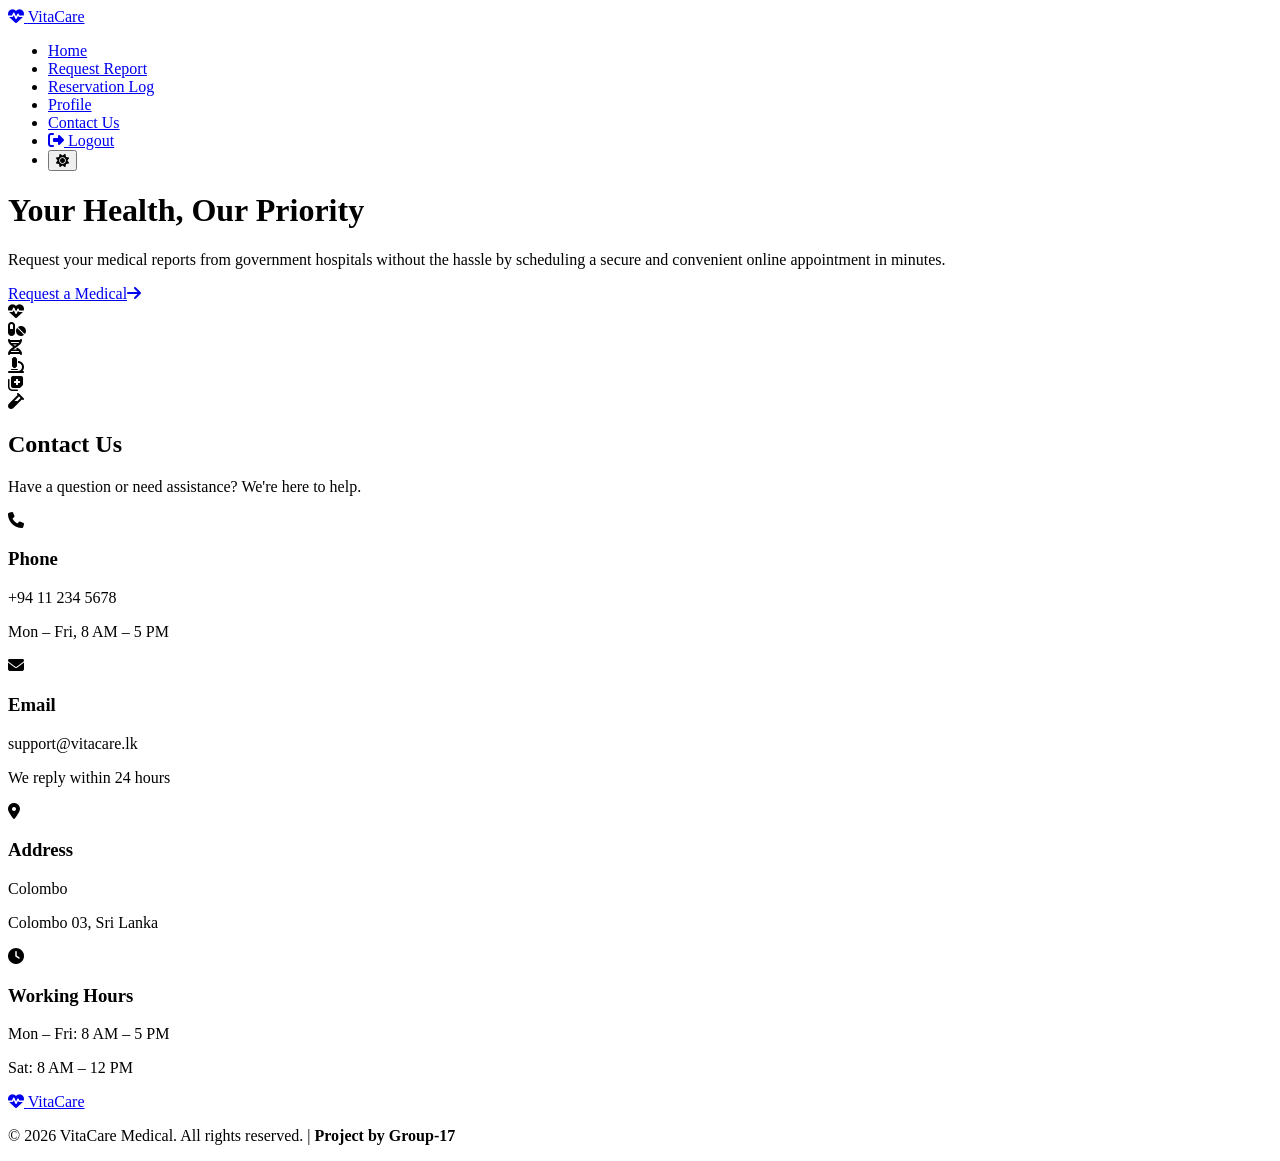
==== commit 37a6286a: "Organize the files" ====
--- a/index.html
+++ b/index.html
@@ -8,10 +8,10 @@
     <link rel="preconnect" href="https://fonts.googleapis.com">
     <link rel="preconnect" href="https://fonts.gstatic.com" crossorigin>
     <link href="https://fonts.googleapis.com/css2?family=Outfit:wght@300;400;500;600;700&display=swap" rel="stylesheet">
-    <link rel="stylesheet" href="style.css">
+    <link rel="stylesheet" href="assets/css/style.css">
     <link rel="stylesheet" href="https://cdnjs.cloudflare.com/ajax/libs/font-awesome/6.4.0/css/all.min.css">
-    <link rel="icon" type="image/png" href="Logo.png">
-    <script src="auth.js"></script>
+    <link rel="icon" type="image/png" href="assets/images/Logo.png">
+    <script src="assets/js/auth.js"></script>
 </head>
 
 <body>
@@ -23,9 +23,9 @@
             </a>
             <ul class="nav-links">
                 <li><a href="index.html" class="active">Home</a></li>
-                <li><a href="report.html">Request Report</a></li>
-                <li><a href="log.html">Reservation Log</a></li>
-                <li><a href="profile.html">Profile</a></li>
+                <li><a href="pages/report.html">Request Report</a></li>
+                <li><a href="pages/log.html">Reservation Log</a></li>
+                <li><a href="pages/profile.html">Profile</a></li>
                 <li><a href="#contact">Contact Us</a></li>
                 <li><a href="#" id="logout-btn" class="nav-logout"><i class="fa-solid fa-right-from-bracket"></i> Logout</a></li>
                 <li>
@@ -42,7 +42,7 @@
             <div class="hero-content">
                 <h1>Your Health, Our Priority</h1>
                 <p>Request your medical reports from government hospitals without the hassle by scheduling a secure and convenient online appointment in minutes.</p>
-                <a href="report.html" class="btn btn-primary">Request a Medical<i
+                <a href="pages/report.html" class="btn btn-primary">Request a Medical<i
                         class="fa-solid fa-arrow-right"></i></a>
             </div>
             <div class="hero-image">
@@ -117,8 +117,8 @@
         </div>
     </footer>
 
-    <script src="theme.js"></script>
-    <script src="script.js"></script>
+    <script src="assets/js/theme.js"></script>
+    <script src="assets/js/script.js"></script>
 </body>
 
 </html>
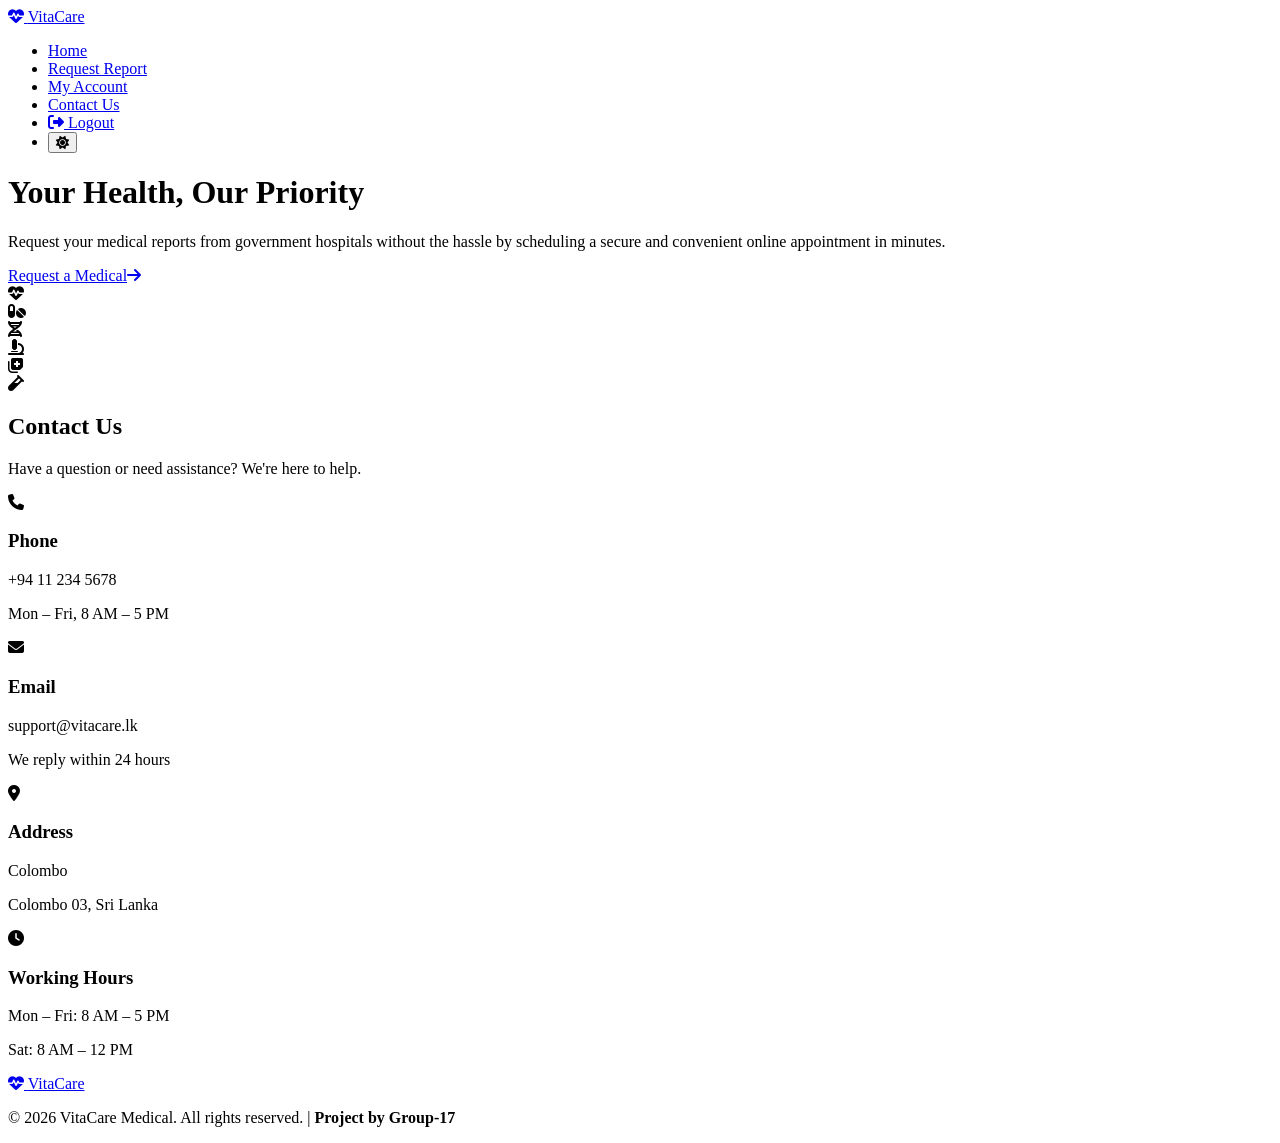
==== commit 7af8671d: "Merge the Reservation log and Profile page" ====
--- a/index.html
+++ b/index.html
@@ -24,8 +24,7 @@
             <ul class="nav-links">
                 <li><a href="index.html" class="active">Home</a></li>
                 <li><a href="pages/report.html">Request Report</a></li>
-                <li><a href="pages/log.html">Reservation Log</a></li>
-                <li><a href="pages/profile.html">Profile</a></li>
+                <li><a href="pages/profile.html">My Account</a></li>
                 <li><a href="#contact">Contact Us</a></li>
                 <li><a href="#" id="logout-btn" class="nav-logout"><i class="fa-solid fa-right-from-bracket"></i> Logout</a></li>
                 <li>
